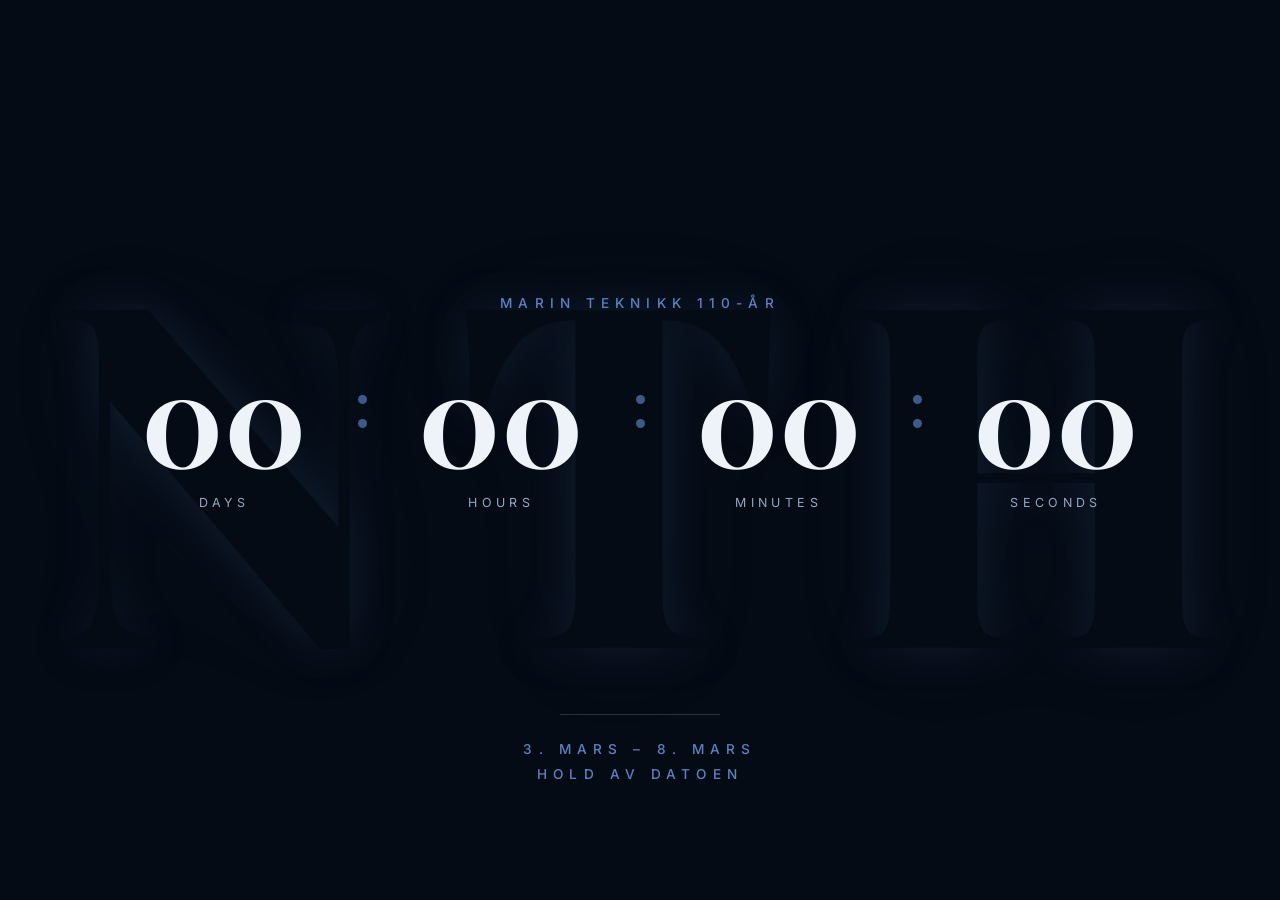
==== countdown-110.html @ b8dc87fb "øagt til countdown" ====
<!DOCTYPE html>
<html lang="no">
<head>
  <meta charset="UTF-8">
  <meta name="viewport" content="width=device-width, initial-scale=1.0">
  <title>Marin Teknikk 110-år</title>

  <!-- Fonts: high-contrast serif for display, clean sans for labels -->
  <link rel="preconnect" href="https://fonts.googleapis.com">
  <link rel="preconnect" href="https://fonts.gstatic.com" crossorigin>
  <link href="https://fonts.googleapis.com/css2?family=Playfair+Display:wght@700;800&family=Inter:wght@400;500&display=swap" rel="stylesheet">

  <style>
    :root {
      --bg: #050b14;
      --ink: #eef3fa;
      --accent: #5b82c4;
      --accent-dim: #3d5a8a;
      --watermark: #1e2f4d;
      --glow: rgba(91, 130, 196, 0.16);
    }

    * { margin: 0; padding: 0; box-sizing: border-box; }

    html, body { height: 100%; }

    body {
      background: var(--bg);
      color: var(--ink);
      font-family: 'Inter', sans-serif;
      display: flex;
      align-items: center;
      justify-content: center;
      overflow: hidden;
      position: relative;
    }

    /* ---- Giant watermark letters behind everything ---- */
    .watermark {
      position: absolute;
      inset: 0;
      display: flex;
      align-items: center;
      justify-content: center;
      font-family: 'Playfair Display', serif;
      font-weight: 800;
      font-size: clamp(10rem, 40vw, 30rem);
      letter-spacing: 0.12em;
      color: var(--bg);
      text-shadow:
        0 0 50px rgba(91, 130, 196, 0.13),
        0 0 120px rgba(91, 130, 196, 0.06);
      user-select: none;
      pointer-events: none;
      line-height: 1;
      z-index: 0;
    }

    .watermark span { margin-right: -0.12em; }


    /* ---- Main content ---- */
    .content {
      position: relative;
      z-index: 2;
      text-align: center;
      padding: 2rem;
      padding-bottom: 3.5rem; /* offsets eyebrow height so countdown center = viewport center */
      width: 100%;
      max-width: 1200px;
    }

    .eyebrow {
      font-size: 0.85rem;
      font-weight: 500;
      letter-spacing: 0.45em;
      text-transform: uppercase;
      color: var(--accent);
      margin-bottom: 2.5rem;
      opacity: 0;
      animation: fadeUp 0.9s ease 0.2s forwards;
    }

    h1 {
      font-family: 'Playfair Display', serif;
      font-weight: 800;
      font-size: clamp(2.6rem, 7vw, 6rem);
      line-height: 1.05;
      margin-bottom: 4.5rem;
      opacity: 0;
      animation: fadeUp 0.9s ease 0.4s forwards;
    }

    /* ---- Countdown ---- */
    .countdown {
      display: flex;
      align-items: flex-start;
      justify-content: center;
      gap: clamp(0.8rem, 4vw, 3.5rem);
      margin-bottom: 4.5rem;
      opacity: 0;
      animation: fadeUp 0.9s ease 0.6s forwards;
    }

    .unit {
      display: flex;
      flex-direction: column;
      align-items: center;
      min-width: clamp(3.5rem, 12vw, 9rem);
    }

    .unit .value {
      font-family: 'Playfair Display', serif;
      font-weight: 700;
      font-size: clamp(3.2rem, 10vw, 8.5rem);
      line-height: 1;
      font-variant-numeric: tabular-nums;
    }

    .unit .label {
      margin-top: 1rem;
      font-size: 0.78rem;
      font-weight: 400;
      letter-spacing: 0.35em;
      text-transform: uppercase;
      color: #93a6c2;
    }

    .separator {
      display: flex;
      flex-direction: column;
      gap: 0.9rem;
      padding-top: clamp(1rem, 3.5vw, 3rem);
    }

    .separator span {
      width: 9px;
      height: 9px;
      border-radius: 50%;
      background: var(--accent-dim);
    }

    /* ---- Footer line ---- */
    /* top: 50% = vertical center of viewport (where NTH is centered)
       + half the NTH font-size = bottom edge of the NTH letters
       + small gap */
    .footer {
      position: absolute;
      top: calc(50% + clamp(5rem, 20vw, 15rem) + 1.5rem);
      left: 0;
      right: 0;
      text-align: center;
      z-index: 2;
      opacity: 0;
      animation: fadeUp 0.9s ease 0.8s forwards;
    }

    .footer hr {
      border: none;
      border-top: 1px solid rgba(147, 166, 194, 0.25);
      width: 160px;
      margin: 0 auto 1.6rem;
    }

    .footer p {
      font-size: 0.85rem;
      font-weight: 500;
      letter-spacing: 0.45em;
      text-transform: uppercase;
      color: var(--accent);
    }

    .footer .dates {
      margin-bottom: 0.6rem;
    }

    @keyframes fadeUp {
      from { opacity: 0; transform: translateY(18px); }
      to   { opacity: 1; transform: translateY(0); }
    }

    @media (prefers-reduced-motion: reduce) {
      .eyebrow, h1, .countdown, .footer {
        animation: none;
        opacity: 1;
      }
    }

    /* ---- Mobile tweaks ---- */
    @media (max-width: 600px) {
      .separator span { width: 6px; height: 6px; }
      .separator { gap: 0.6rem; }
      h1 { margin-bottom: 3rem; }
      .countdown { margin-bottom: 3rem; }
      .watermark { font-size: 14rem; }
    }
  </style>
</head>
<body>

  <div class="watermark" aria-hidden="true"><span>NTH</span></div>

  <main class="content">
    <p class="eyebrow">Marin Teknikk 110-år</p>

    <div class="countdown" role="timer" aria-live="polite">
      <div class="unit">
        <span class="value" id="days">00</span>
        <span class="label">Days</span>
      </div>
      <div class="separator" aria-hidden="true"><span></span><span></span></div>
      <div class="unit">
        <span class="value" id="hours">00</span>
        <span class="label">Hours</span>
      </div>
      <div class="separator" aria-hidden="true"><span></span><span></span></div>
      <div class="unit">
        <span class="value" id="minutes">00</span>
        <span class="label">Minutes</span>
      </div>
      <div class="separator" aria-hidden="true"><span></span><span></span></div>
      <div class="unit">
        <span class="value" id="seconds">00</span>
        <span class="label">Seconds</span>
      </div>
    </div>

  </main>

  <div class="footer">
    <hr>
    <p class="dates">3. mars – 8. mars</p>
    <p>Hold av datoen</p>
  </div>

  <script>
    // ============================================
    //  CHANGE THIS to your event date and time
    // ============================================
    const TARGET_DATE = new Date('2026-09-01T18:00:00+02:00');

    const els = {
      days: document.getElementById('days'),
      hours: document.getElementById('hours'),
      minutes: document.getElementById('minutes'),
      seconds: document.getElementById('seconds'),
    };

    function pad(n) {
      return String(n).padStart(2, '0');
    }

    function tick() {
      const diff = TARGET_DATE - new Date();

      if (diff <= 0) {
        els.days.textContent = '00';
        els.hours.textContent = '00';
        els.minutes.textContent = '00';
        els.seconds.textContent = '00';
        clearInterval(timer);
        return;
      }

      const totalSeconds = Math.floor(diff / 1000);
      els.days.textContent = pad(Math.floor(totalSeconds / 86400));
      els.hours.textContent = pad(Math.floor((totalSeconds % 86400) / 3600));
      els.minutes.textContent = pad(Math.floor((totalSeconds % 3600) / 60));
      els.seconds.textContent = pad(totalSeconds % 60);
    }

    tick();
    const timer = setInterval(tick, 1000);
  </script>

</body>
</html>
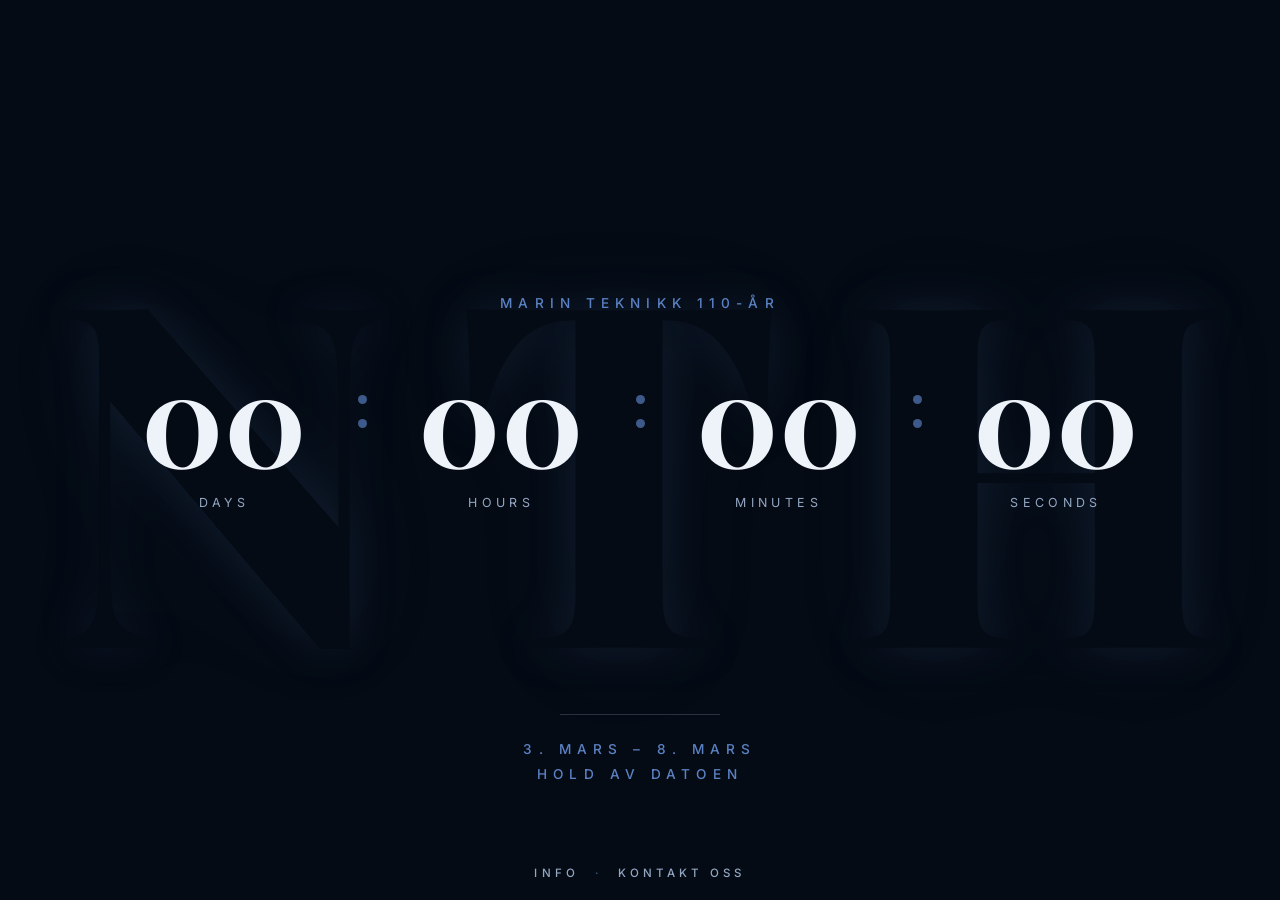
==== commit 3dc8e802: "ferdig html for landing" ====
--- a/countdown-110.html
+++ b/countdown-110.html
@@ -31,7 +31,8 @@
       display: flex;
       align-items: center;
       justify-content: center;
-      overflow: hidden;
+      overflow-x: hidden;
+      overflow-y: auto;
       position: relative;
     }
 
@@ -174,13 +175,47 @@
       margin-bottom: 0.6rem;
     }
 
+    /* ---- Bottom links (Info / Kontakt oss) ---- */
+    .bottom-links {
+      position: fixed;
+      left: 0;
+      right: 0;
+      bottom: 1.25rem;
+      padding-bottom: env(safe-area-inset-bottom);
+      text-align: center;
+      z-index: 3;
+      font-size: 0.72rem;
+      font-weight: 500;
+      letter-spacing: 0.35em;
+      text-transform: uppercase;
+      opacity: 0;
+      animation: fadeUp 0.9s ease 1s forwards;
+    }
+
+    .bottom-links a {
+      color: #93a6c2;
+      text-decoration: none;
+      transition: color 0.2s ease;
+    }
+
+    .bottom-links a:hover,
+    .bottom-links a:focus-visible {
+      color: var(--accent);
+      text-decoration: underline;
+    }
+
+    .bottom-links span {
+      margin: 0 0.8em;
+      color: var(--accent-dim);
+    }
+
     @keyframes fadeUp {
       from { opacity: 0; transform: translateY(18px); }
       to   { opacity: 1; transform: translateY(0); }
     }
 
     @media (prefers-reduced-motion: reduce) {
-      .eyebrow, h1, .countdown, .footer {
+      .eyebrow, h1, .countdown, .footer, .bottom-links {
         animation: none;
         opacity: 1;
       }
@@ -193,6 +228,19 @@
       h1 { margin-bottom: 3rem; }
       .countdown { margin-bottom: 3rem; }
       .watermark { font-size: 14rem; }
+      .footer { padding-bottom: 2.5rem; }
+    }
+
+    /* ---- Small phones: prevent the countdown row from overflowing ---- */
+    @media (max-width: 420px) {
+      .content { padding-left: 1rem; padding-right: 1rem; }
+      .countdown { gap: 0.5rem; }
+      .unit { min-width: 2.4rem; }
+      .unit .value { font-size: 2.2rem; }
+      .unit .label { font-size: 0.6rem; letter-spacing: 0.2em; margin-top: 0.6rem; }
+      .separator { gap: 0.5rem; padding-top: 0.7rem; }
+      .bottom-links { font-size: 0.62rem; letter-spacing: 0.25em; }
+      .bottom-links span { margin: 0 0.6em; }
     }
   </style>
 </head>
@@ -233,6 +281,12 @@
     <p>Hold av datoen</p>
   </div>
 
+  <div class="bottom-links">
+    <a href="info.html">Info</a>
+    <span aria-hidden="true">&middot;</span>
+    <a href="kontakt.html">Kontakt oss</a>
+  </div>
+
   <script>
     // ============================================
     //  CHANGE THIS to your event date and time
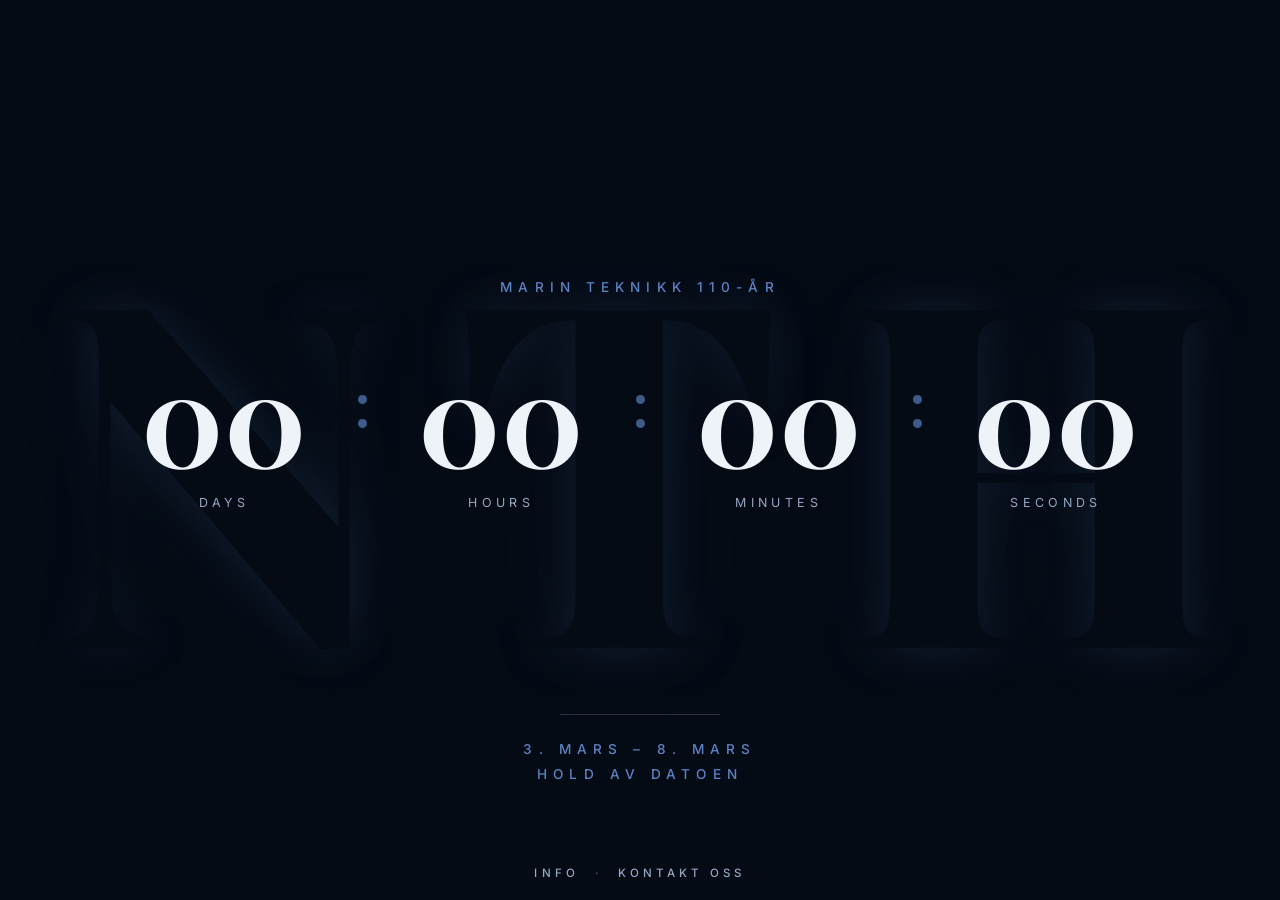
==== commit aaca8ca8: "ferdig kanskje" ====
--- a/countdown-110.html
+++ b/countdown-110.html
@@ -72,6 +72,8 @@
     }
 
     .eyebrow {
+      position: relative;
+      top: -1rem;
       font-size: 0.85rem;
       font-weight: 500;
       letter-spacing: 0.45em;
@@ -227,8 +229,11 @@
       .separator { gap: 0.6rem; }
       h1 { margin-bottom: 3rem; }
       .countdown { margin-bottom: 3rem; }
-      .watermark { font-size: 14rem; }
-      .footer { padding-bottom: 2.5rem; }
+      .watermark { font-size: clamp(6.5rem, 38vw, 14rem); }
+      .footer {
+        padding-bottom: 2.5rem;
+        top: calc(50% + clamp(6.5rem, 38vw, 14rem) / 2 + 1.5rem);
+      }
     }
 
     /* ---- Small phones: prevent the countdown row from overflowing ---- */
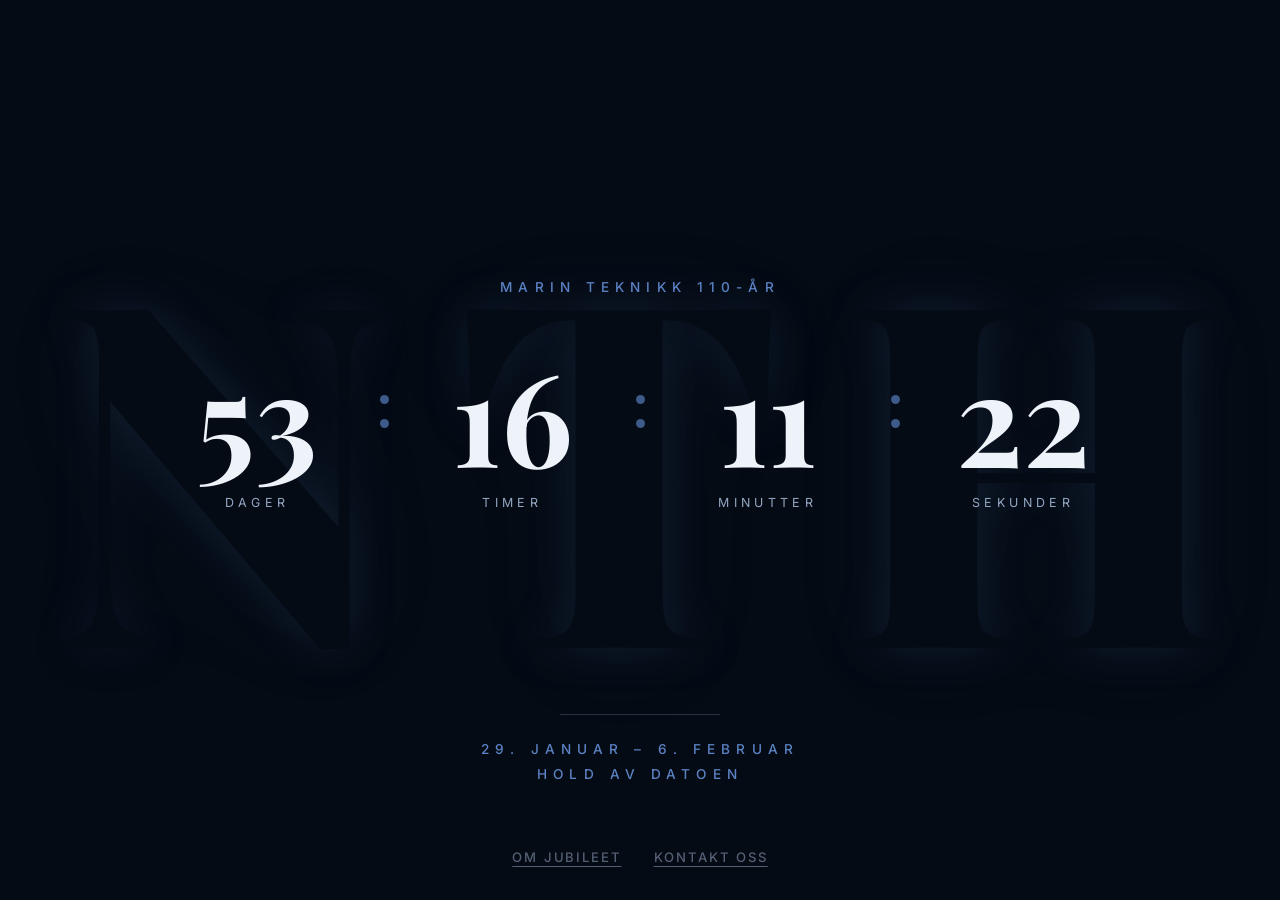
==== commit 9cae7b73: "jaja" ====
--- a/countdown-110.html
+++ b/countdown-110.html
@@ -182,33 +182,31 @@
       position: fixed;
       left: 0;
       right: 0;
-      bottom: 1.25rem;
-      padding-bottom: env(safe-area-inset-bottom);
-      text-align: center;
+      bottom: 0;
+      padding: 1.6rem 1rem calc(2.2rem + env(safe-area-inset-bottom));
+      background: var(--bg);
+      display: flex;
+      justify-content: center;
+      gap: 2rem;
       z-index: 3;
-      font-size: 0.72rem;
+      font-size: 0.82rem;
       font-weight: 500;
-      letter-spacing: 0.35em;
+      letter-spacing: 0.14em;
       text-transform: uppercase;
       opacity: 0;
       animation: fadeUp 0.9s ease 1s forwards;
     }
 
     .bottom-links a {
-      color: #93a6c2;
-      text-decoration: none;
+      color: rgba(147, 166, 194, 0.55);
+      text-decoration: underline;
+      text-underline-offset: 4px;
       transition: color 0.2s ease;
     }
 
     .bottom-links a:hover,
     .bottom-links a:focus-visible {
-      color: var(--accent);
-      text-decoration: underline;
-    }
-
-    .bottom-links span {
-      margin: 0 0.8em;
-      color: var(--accent-dim);
+      color: var(--ink);
     }
 
     @keyframes fadeUp {
@@ -244,8 +242,7 @@
       .unit .value { font-size: 2.2rem; }
       .unit .label { font-size: 0.6rem; letter-spacing: 0.2em; margin-top: 0.6rem; }
       .separator { gap: 0.5rem; padding-top: 0.7rem; }
-      .bottom-links { font-size: 0.62rem; letter-spacing: 0.25em; }
-      .bottom-links span { margin: 0 0.6em; }
+      .bottom-links { font-size: 0.62rem; letter-spacing: 0.25em; gap: 1.2rem; }
     }
   </style>
 </head>
@@ -259,22 +256,22 @@
     <div class="countdown" role="timer" aria-live="polite">
       <div class="unit">
         <span class="value" id="days">00</span>
-        <span class="label">Days</span>
+        <span class="label">Dager</span>
       </div>
       <div class="separator" aria-hidden="true"><span></span><span></span></div>
       <div class="unit">
         <span class="value" id="hours">00</span>
-        <span class="label">Hours</span>
+        <span class="label">Timer</span>
       </div>
       <div class="separator" aria-hidden="true"><span></span><span></span></div>
       <div class="unit">
         <span class="value" id="minutes">00</span>
-        <span class="label">Minutes</span>
+        <span class="label">Minutter</span>
       </div>
       <div class="separator" aria-hidden="true"><span></span><span></span></div>
       <div class="unit">
         <span class="value" id="seconds">00</span>
-        <span class="label">Seconds</span>
+        <span class="label">Sekunder</span>
       </div>
     </div>
 
@@ -282,13 +279,12 @@
 
   <div class="footer">
     <hr>
-    <p class="dates">3. mars – 8. mars</p>
+    <p class="dates">29. januar – 6. februar</p>
     <p>Hold av datoen</p>
   </div>
 
   <div class="bottom-links">
-    <a href="info.html">Info</a>
-    <span aria-hidden="true">&middot;</span>
+    <a href="om-jubileet.html">Om jubileet</a>
     <a href="kontakt.html">Kontakt oss</a>
   </div>
 
@@ -296,7 +292,7 @@
     // ============================================
     //  CHANGE THIS to your event date and time
     // ============================================
-    const TARGET_DATE = new Date('2026-09-01T18:00:00+02:00');
+    const TARGET_DATE = new Date('2027-01-29T00:00:00+01:00');
 
     const els = {
       days: document.getElementById('days'),
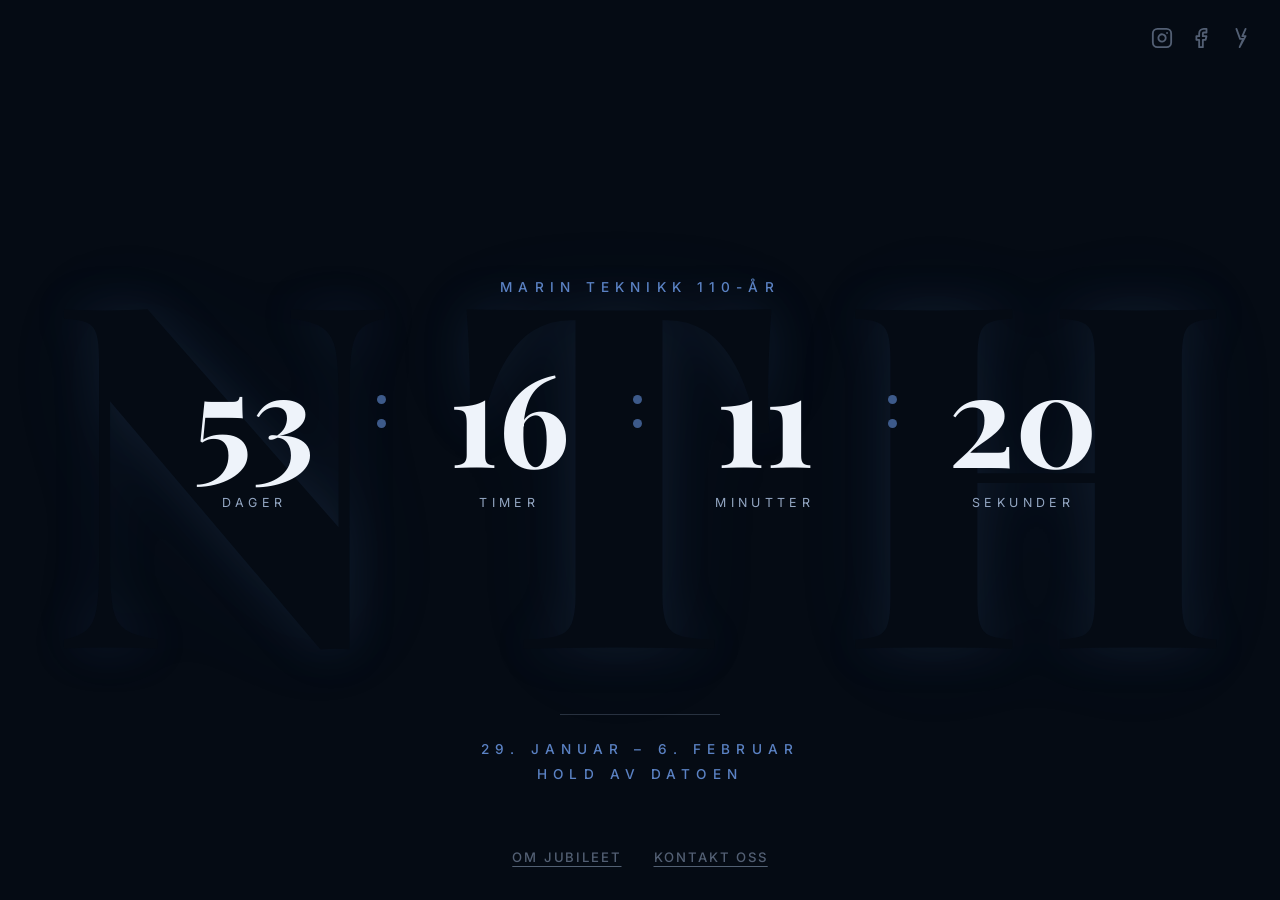
==== commit 377f01c6: "til telefon, har hopping for hver eneste side" ====
--- a/countdown-110.html
+++ b/countdown-110.html
@@ -209,13 +209,36 @@
       color: var(--ink);
     }
 
+    /* ---- Corner social links ---- */
+    .social-links {
+      position: fixed;
+      top: clamp(0.9rem, 3vh, 1.75rem);
+      right: clamp(0.9rem, 3vw, 1.75rem);
+      z-index: 3;
+      display: flex;
+      gap: clamp(0.7rem, 2vw, 1.1rem);
+      opacity: 0;
+      animation: fadeUp 0.9s ease 0.2s forwards;
+    }
+    .social-links a {
+      display: flex;
+      color: rgba(147, 166, 194, 0.55);
+      transition: color 0.2s ease;
+    }
+    .social-links a:hover,
+    .social-links a:focus-visible { color: var(--ink); }
+    .social-links svg {
+      width: clamp(18px, 2.4vw, 22px);
+      height: clamp(18px, 2.4vw, 22px);
+    }
+
     @keyframes fadeUp {
       from { opacity: 0; transform: translateY(18px); }
       to   { opacity: 1; transform: translateY(0); }
     }
 
     @media (prefers-reduced-motion: reduce) {
-      .eyebrow, h1, .countdown, .footer, .bottom-links {
+      .eyebrow, h1, .countdown, .footer, .bottom-links, .social-links {
         animation: none;
         opacity: 1;
       }
@@ -244,11 +267,71 @@
       .separator { gap: 0.5rem; padding-top: 0.7rem; }
       .bottom-links { font-size: 0.62rem; letter-spacing: 0.25em; gap: 1.2rem; }
     }
+
+    /* ---- Landscape phones: shrink vertical rhythm so countdown + footer + bottom-links
+       don't collide when height is short (covers phone landscape heights ~320-430px;
+       tablets stay >= 500px and keep the desktop-scaled layout) ---- */
+    @media (orientation: landscape) and (max-height: 500px) {
+      .content { padding: 1rem 1rem 1.75rem; }
+      .eyebrow { margin-bottom: 1rem; }
+      h1 {
+        font-size: clamp(1.8rem, 6vh, 3rem);
+        margin-bottom: 1.5rem;
+      }
+      .countdown {
+        margin-bottom: 1.5rem;
+        gap: clamp(0.5rem, 2vw, 1.5rem);
+      }
+      .unit { min-width: 2.8rem; }
+      .unit .value { font-size: clamp(2rem, 9vh, 4rem); }
+      .unit .label { margin-top: 0.4rem; font-size: 0.62rem; letter-spacing: 0.2em; }
+      .separator { gap: 0.5rem; padding-top: 0.6rem; }
+      .watermark { font-size: clamp(5rem, 34vh, 11rem); }
+      .footer {
+        top: calc(50% + clamp(5rem, 34vh, 11rem) / 2 + 0.8rem);
+        padding-bottom: 1rem;
+      }
+      .footer hr { margin-bottom: 0.8rem; }
+      .footer p { font-size: 0.68rem; letter-spacing: 0.3em; }
+      .bottom-links {
+        padding: 0.6rem 1rem calc(0.8rem + env(safe-area-inset-bottom));
+        font-size: 0.62rem;
+        gap: 1.2rem;
+      }
+    }
+
+    /* ---- Shortest phones (e.g. iPhone SE landscape, 320px tall): the block above
+       still leaves the footer touching the bottom-links bar, so tighten further ---- */
+    @media (orientation: landscape) and (max-height: 360px) {
+      .footer {
+        top: calc(50% + clamp(5rem, 34vh, 11rem) / 2 + 0.4rem);
+        padding-bottom: 0.5rem;
+      }
+      .footer hr { margin-bottom: 0.4rem; }
+      .footer p { font-size: 0.6rem; }
+      .bottom-links {
+        padding: 0.4rem 1rem calc(0.5rem + env(safe-area-inset-bottom));
+        font-size: 0.56rem;
+        gap: 1rem;
+      }
+    }
   </style>
 </head>
 <body>
 
   <div class="watermark" aria-hidden="true"><span>NTH</span></div>
+
+  <div class="social-links">
+    <a href="https://www.instagram.com/jub110_mannhullet/" target="_blank" rel="noopener" aria-label="Instagram">
+      <svg viewBox="0 0 24 24" fill="none" stroke="currentColor" stroke-width="2" stroke-linecap="round" stroke-linejoin="round"><rect x="2" y="2" width="20" height="20" rx="5" ry="5"></rect><path d="M16 11.37A4 4 0 1 1 12.63 8 4 4 0 0 1 16 11.37z"></path><line x1="17.5" y1="6.5" x2="17.51" y2="6.5"></line></svg>
+    </a>
+    <a href="https://www.facebook.com/people/110-%C3%A5rs-jubileum-Mannhullet/61590599620480/" target="_blank" rel="noopener" aria-label="Facebook">
+      <svg viewBox="0 0 24 24" fill="none" stroke="currentColor" stroke-width="2" stroke-linecap="round" stroke-linejoin="round"><path d="M18 2h-3a5 5 0 0 0-5 5v3H7v4h3v8h4v-8h3l1-4h-4V7a1 1 0 0 1 1-1h3z"></path></svg>
+    </a>
+    <a href="https://www.strava.com/athletes/134381213" target="_blank" rel="noopener" aria-label="Strava">
+      <svg viewBox="0 0 24 24" fill="none" stroke="currentColor" stroke-width="2" stroke-linecap="round" stroke-linejoin="round"><polyline points="7 2 11 13 14.5 13 10.5 22 17 10 13.5 10 17 2"></polyline></svg>
+    </a>
+  </div>
 
   <main class="content">
     <p class="eyebrow">Marin Teknikk 110-år</p>
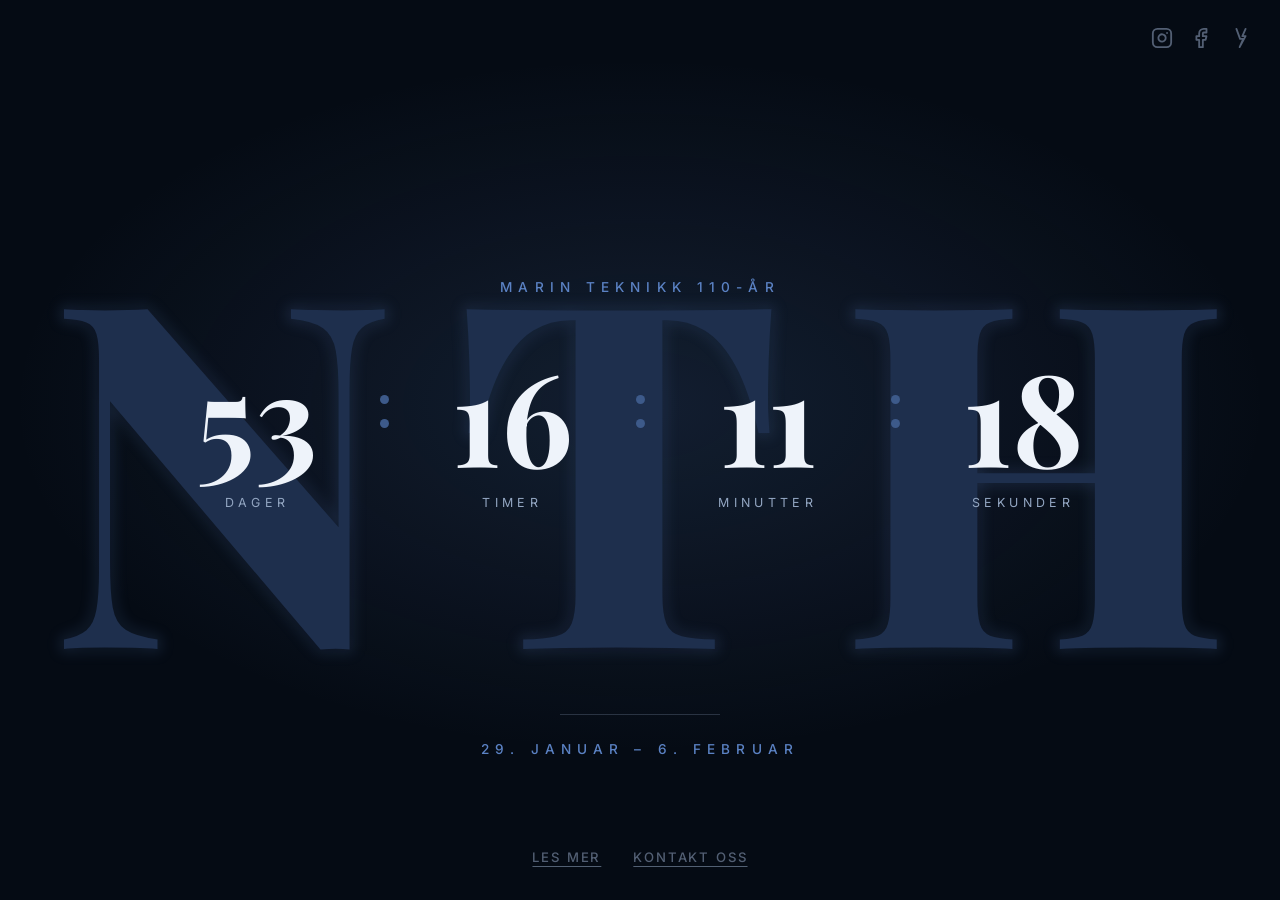
==== commit 5a1bf4d5: "Lysende og ikoner" ====
--- a/countdown-110.html
+++ b/countdown-110.html
@@ -9,25 +9,10 @@
   <link rel="preconnect" href="https://fonts.googleapis.com">
   <link rel="preconnect" href="https://fonts.gstatic.com" crossorigin>
   <link href="https://fonts.googleapis.com/css2?family=Playfair+Display:wght@700;800&family=Inter:wght@400;500&display=swap" rel="stylesheet">
+  <link rel="stylesheet" href="background.css">
 
   <style>
-    :root {
-      --bg: #050b14;
-      --ink: #eef3fa;
-      --accent: #5b82c4;
-      --accent-dim: #3d5a8a;
-      --watermark: #1e2f4d;
-      --glow: rgba(91, 130, 196, 0.16);
-    }
-
-    * { margin: 0; padding: 0; box-sizing: border-box; }
-
-    html, body { height: 100%; }
-
     body {
-      background: var(--bg);
-      color: var(--ink);
-      font-family: 'Inter', sans-serif;
       display: flex;
       align-items: center;
       justify-content: center;
@@ -35,30 +20,6 @@
       overflow-y: auto;
       position: relative;
     }
-
-    /* ---- Giant watermark letters behind everything ---- */
-    .watermark {
-      position: absolute;
-      inset: 0;
-      display: flex;
-      align-items: center;
-      justify-content: center;
-      font-family: 'Playfair Display', serif;
-      font-weight: 800;
-      font-size: clamp(10rem, 40vw, 30rem);
-      letter-spacing: 0.12em;
-      color: var(--bg);
-      text-shadow:
-        0 0 50px rgba(91, 130, 196, 0.13),
-        0 0 120px rgba(91, 130, 196, 0.06);
-      user-select: none;
-      pointer-events: none;
-      line-height: 1;
-      z-index: 0;
-    }
-
-    .watermark span { margin-right: -0.12em; }
-
 
     /* ---- Main content ---- */
     .content {
@@ -149,7 +110,14 @@
        + small gap */
     .footer {
       position: absolute;
-      top: calc(50% + clamp(5rem, 20vw, 15rem) + 1.5rem);
+      /* min() keeps the footer pinned just below the watermark on tall viewports,
+         but stops it drifting down into the fixed bottom-links bar on short/wide
+         ones — 8.5rem reserves enough room for both the bottom-links bar and the
+         footer's own height, with a little breathing margin between them. */
+      top: min(
+        calc(50% + clamp(5rem, 20vw, 15rem) + 1.5rem),
+        calc(100% - 8.5rem)
+      );
       left: 0;
       right: 0;
       text-align: center;
@@ -171,10 +139,6 @@
       letter-spacing: 0.45em;
       text-transform: uppercase;
       color: var(--accent);
-    }
-
-    .footer .dates {
-      margin-bottom: 0.6rem;
     }
 
     /* ---- Bottom links (Info / Kontakt oss) ---- */
@@ -250,10 +214,12 @@
       .separator { gap: 0.6rem; }
       h1 { margin-bottom: 3rem; }
       .countdown { margin-bottom: 3rem; }
-      .watermark { font-size: clamp(6.5rem, 38vw, 14rem); }
       .footer {
         padding-bottom: 2.5rem;
-        top: calc(50% + clamp(6.5rem, 38vw, 14rem) / 2 + 1.5rem);
+        top: min(
+          calc(50% + clamp(6.5rem, 38vw, 14rem) / 2 + 1.5rem),
+          calc(100% - 11rem)
+        );
       }
     }
 
@@ -363,11 +329,10 @@
   <div class="footer">
     <hr>
     <p class="dates">29. januar – 6. februar</p>
-    <p>Hold av datoen</p>
   </div>
 
   <div class="bottom-links">
-    <a href="om-jubileet.html">Om jubileet</a>
+    <a href="om-jubileet.html">Les mer</a>
     <a href="kontakt.html">Kontakt oss</a>
   </div>
 
--- a/background.css
+++ b/background.css
@@ -0,0 +1,69 @@
+:root {
+  --bg: #050b14;
+  --ink: #eef3fa;
+  --accent: #5b82c4;
+  --accent-dim: #3d5a8a;
+  --watermark: #1e2f4d;
+  --glow: rgba(91, 130, 196, 0.16);
+}
+
+* { margin: 0; padding: 0; box-sizing: border-box; }
+
+html, body { height: 100%; }
+
+body {
+  /* Soft overhead light bloom (uses the previously-unused --glow token) that lifts
+     luminance where content sits, fading to the original --bg at the edges — a
+     lighting cue rather than a flat brightness increase. */
+  background:
+    radial-gradient(ellipse 70% 55% at 50% 45%, var(--glow), transparent 70%),
+    var(--bg);
+  color: var(--ink);
+  font-family: 'Inter', sans-serif;
+}
+
+/* ---- Giant watermark letters behind everything ---- */
+.watermark {
+  position: absolute;
+  inset: 0;
+  display: grid;
+  place-items: center;
+  place-content: center;
+  font-family: 'Playfair Display', serif;
+  font-weight: 800;
+  font-size: clamp(10rem, 40vw, 30rem);
+  letter-spacing: 0.12em;
+  /* Crisp core: solid fill, no shadow/blur of its own, so the glyphs stay sharp. */
+  color: var(--watermark);
+  user-select: none;
+  pointer-events: none;
+  line-height: 1;
+  z-index: 0;
+}
+
+/* Both layers occupy the same grid cell so they sit exactly on top of one another. */
+.watermark span { grid-area: 1 / 1; margin-right: -0.12em; }
+
+/* Glow layer: a stroke-only (unfilled) duplicate of the same text, blurred.
+   A text-shadow/drop-shadow blurs the glyphs' *filled* silhouette, and since that
+   fill already has the letters' internal counters and gaps cut out of it as
+   transparent, a wide blur just diffuses color straight across those gaps — that's
+   what was reading as "glow inside the letters". Stroking only the outline first
+   means there is no interior fill for the blur to bleed from, so the glow can only
+   ever bloom outward from the contour, never flood the inside.
+   `content` duplicates the watermark's static "NTH" text so this stays CSS-only,
+   like the rest of this shared file — if the watermark text ever changes, update it
+   here too. */
+.watermark::before {
+  content: "NTH";
+  grid-area: 1 / 1;
+  margin-right: -0.12em;
+  color: transparent;
+  -webkit-text-stroke: 0.006em rgba(91, 130, 196, 0.45);
+  filter: blur(0.014em);
+  z-index: -1;
+}
+
+@media (max-width: 600px) {
+  .watermark { font-size: clamp(6.5rem, 38vw, 14rem); }
+}
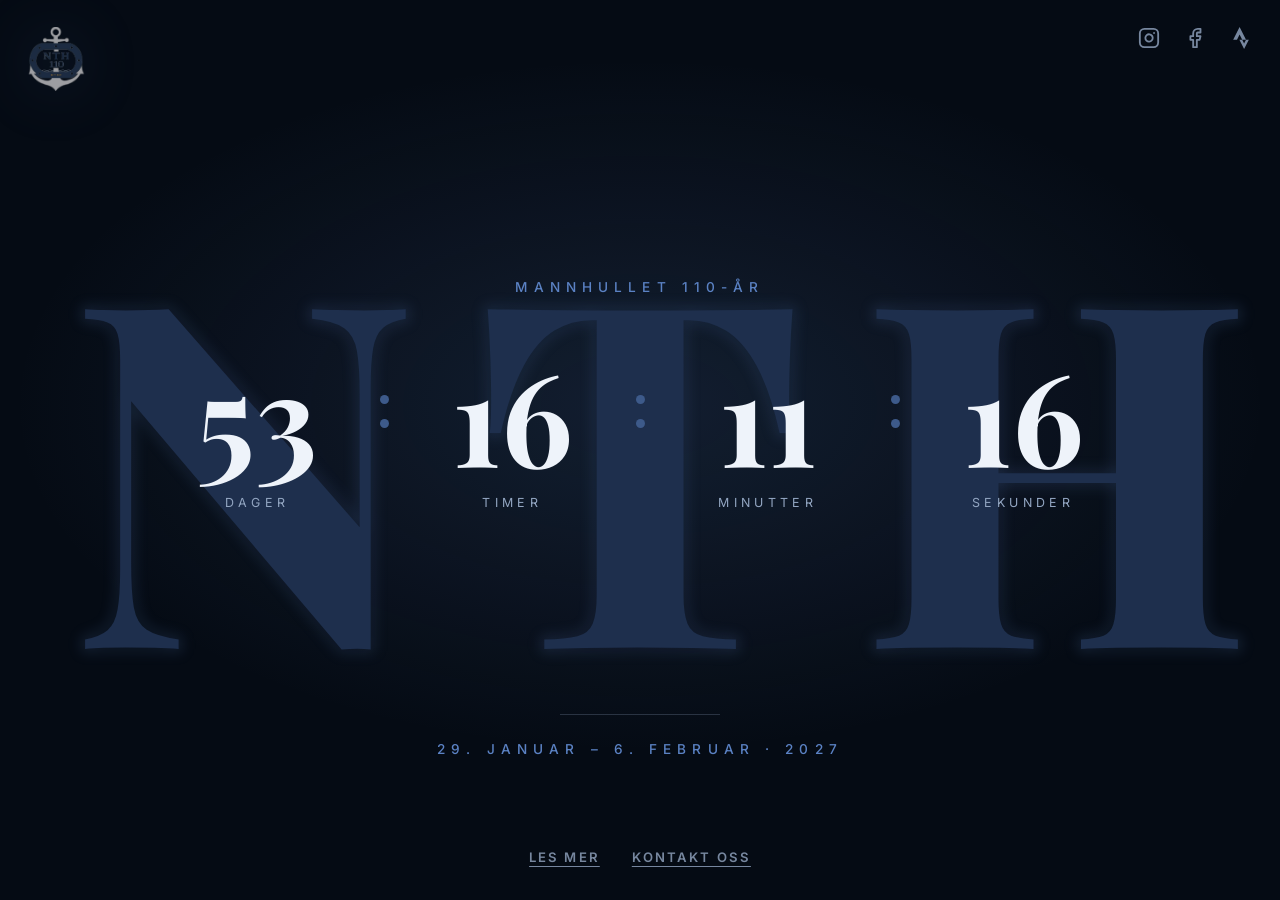
==== commit 8078ebdd: "Ferdig?" ====
--- a/countdown-110.html
+++ b/countdown-110.html
@@ -3,7 +3,7 @@
 <head>
   <meta charset="UTF-8">
   <meta name="viewport" content="width=device-width, initial-scale=1.0">
-  <title>Marin Teknikk 110-år</title>
+  <title>Mannhullet 110-år</title>
 
   <!-- Fonts: high-contrast serif for display, clean sans for labels -->
   <link rel="preconnect" href="https://fonts.googleapis.com">
@@ -141,7 +141,7 @@
       color: var(--accent);
     }
 
-    /* ---- Bottom links (Info / Kontakt oss) ---- */
+    /* ---- Bottom links (Les mer / Kontakt oss) ---- */
     .bottom-links {
       position: fixed;
       left: 0;
@@ -162,7 +162,12 @@
     }
 
     .bottom-links a {
-      color: rgba(147, 166, 194, 0.55);
+      display: inline-block;
+      padding: 1rem 0.65rem;
+      margin: -1rem -0.65rem;
+      color: rgba(147, 166, 194, 0.8);
+      font-weight: 600;
+      letter-spacing: 0.16em;
       text-decoration: underline;
       text-underline-offset: 4px;
       transition: color 0.2s ease;
@@ -173,27 +178,13 @@
       color: var(--ink);
     }
 
-    /* ---- Corner social links ---- */
+    /* ---- Corner header (logo + social links): shared position/sizing/color
+       live in background.css; only this page's entrance-animation timing
+       stays local, matching the rest of this file's choreography. ---- */
+    .header-logo,
     .social-links {
-      position: fixed;
-      top: clamp(0.9rem, 3vh, 1.75rem);
-      right: clamp(0.9rem, 3vw, 1.75rem);
-      z-index: 3;
-      display: flex;
-      gap: clamp(0.7rem, 2vw, 1.1rem);
       opacity: 0;
       animation: fadeUp 0.9s ease 0.2s forwards;
-    }
-    .social-links a {
-      display: flex;
-      color: rgba(147, 166, 194, 0.55);
-      transition: color 0.2s ease;
-    }
-    .social-links a:hover,
-    .social-links a:focus-visible { color: var(--ink); }
-    .social-links svg {
-      width: clamp(18px, 2.4vw, 22px);
-      height: clamp(18px, 2.4vw, 22px);
     }
 
     @keyframes fadeUp {
@@ -202,7 +193,7 @@
     }
 
     @media (prefers-reduced-motion: reduce) {
-      .eyebrow, h1, .countdown, .footer, .bottom-links, .social-links {
+      .eyebrow, h1, .countdown, .footer, .bottom-links, .header-logo, .social-links {
         animation: none;
         opacity: 1;
       }
@@ -221,6 +212,12 @@
           calc(100% - 11rem)
         );
       }
+      /* At the base size this line needs ~400px — wider than any phone in
+         portrait — and would silently wrap to two lines (body clips
+         horizontal overflow, and a taller footer risks the bottom-links
+         bar again). Shrinking it here keeps it on one line down to the
+         narrowest phones. */
+      .footer p { font-size: 0.62rem; letter-spacing: 0.25em; }
     }
 
     /* ---- Small phones: prevent the countdown row from overflowing ---- */
@@ -234,6 +231,19 @@
       .bottom-links { font-size: 0.62rem; letter-spacing: 0.25em; gap: 1.2rem; }
     }
 
+    /* ---- Narrowest phones (e.g. iPhone SE, ~320px): with 190+ days still on
+       the clock, DAGER renders 3 digits, and MINUTTER/SEKUNDER are the two
+       longest labels — verified against real font metrics that together they
+       can outgrow screens this narrow and get clipped (body hides overflow-x).
+       Shrink just enough to guarantee they fit down to ~280px wide. ---- */
+    @media (max-width: 360px) {
+      .content { padding-left: 0.75rem; padding-right: 0.75rem; }
+      .countdown { gap: 0.3rem; }
+      .unit { min-width: 2rem; }
+      .unit .value { font-size: 1.7rem; }
+      .unit .label { font-size: 0.5rem; letter-spacing: 0.14em; }
+    }
+
     /* ---- Landscape phones: shrink vertical rhythm so countdown + footer + bottom-links
        don't collide when height is short (covers phone landscape heights ~320-430px;
        tablets stay >= 500px and keep the desktop-scaled layout) ---- */
@@ -287,6 +297,8 @@
 
   <div class="watermark" aria-hidden="true"><span>NTH</span></div>
 
+  <img class="header-logo" src="logo.png" alt="Mannhullet / NTH 110 år — 1917–2027">
+
   <div class="social-links">
     <a href="https://www.instagram.com/jub110_mannhullet/" target="_blank" rel="noopener" aria-label="Instagram">
       <svg viewBox="0 0 24 24" fill="none" stroke="currentColor" stroke-width="2" stroke-linecap="round" stroke-linejoin="round"><rect x="2" y="2" width="20" height="20" rx="5" ry="5"></rect><path d="M16 11.37A4 4 0 1 1 12.63 8 4 4 0 0 1 16 11.37z"></path><line x1="17.5" y1="6.5" x2="17.51" y2="6.5"></line></svg>
@@ -295,12 +307,12 @@
       <svg viewBox="0 0 24 24" fill="none" stroke="currentColor" stroke-width="2" stroke-linecap="round" stroke-linejoin="round"><path d="M18 2h-3a5 5 0 0 0-5 5v3H7v4h3v8h4v-8h3l1-4h-4V7a1 1 0 0 1 1-1h3z"></path></svg>
     </a>
     <a href="https://www.strava.com/athletes/134381213" target="_blank" rel="noopener" aria-label="Strava">
-      <svg viewBox="0 0 24 24" fill="none" stroke="currentColor" stroke-width="2" stroke-linecap="round" stroke-linejoin="round"><polyline points="7 2 11 13 14.5 13 10.5 22 17 10 13.5 10 17 2"></polyline></svg>
+      <svg viewBox="0 0 24 24" fill="currentColor"><path d="M15.387 17.944l-2.089-4.116h-3.065L15.387 24l5.15-10.172h-3.066m-7.008-5.599l2.836 5.598h4.172L10.463 0l-7 13.828h4.172"></path></svg>
     </a>
   </div>
 
   <main class="content">
-    <p class="eyebrow">Marin Teknikk 110-år</p>
+    <p class="eyebrow">Mannhullet 110-år</p>
 
     <div class="countdown" role="timer" aria-live="polite">
       <div class="unit">
@@ -328,7 +340,7 @@
 
   <div class="footer">
     <hr>
-    <p class="dates">29. januar – 6. februar</p>
+    <p class="dates">29. januar – 6. februar · 2027</p>
   </div>
 
   <div class="bottom-links">
--- a/background.css
+++ b/background.css
@@ -39,6 +39,11 @@
   pointer-events: none;
   line-height: 1;
   z-index: 0;
+  /* Optical centering fix: CSS centers "NTH" by its total advance width, but in
+     Playfair Display 800 the "H" glyph (0.815em) is wider than "N" (0.727em), so
+     that width-based center sits right of where "T" actually is — pulling the
+     letter T (and the whole word) 0.044em left of true center. Nudge it back. */
+  transform: translateX(0.044em);
 }
 
 /* Both layers occupy the same grid cell so they sit exactly on top of one another. */
@@ -67,3 +72,45 @@
 @media (max-width: 600px) {
   .watermark { font-size: clamp(6.5rem, 38vw, 14rem); }
 }
+
+/* ---- Corner brand mark: identical position/size on every page.
+   (opacity/animation are left to each page, since entrance timing differs) ---- */
+.header-logo {
+  position: fixed;
+  top: clamp(0.9rem, 3vh, 1.75rem);
+  left: clamp(0.9rem, 3vw, 1.75rem);
+  display: block;
+  width: clamp(40px, 5.2vw, 57px);
+  height: auto;
+  z-index: 3;
+  filter: drop-shadow(0 0 30px rgba(91, 130, 196, 0.18));
+}
+
+/* ---- Corner social links: identical position/size/color on every page ---- */
+.social-links {
+  position: fixed;
+  top: clamp(0.9rem, 3vh, 1.75rem);
+  right: clamp(0.9rem, 3vw, 1.75rem);
+  z-index: 3;
+  display: flex;
+  gap: clamp(1rem, 2.75vw, 1.5rem);
+}
+.social-links a {
+  position: relative;
+  display: flex;
+  color: rgba(147, 166, 194, 0.8);
+  transition: color 0.2s ease;
+}
+/* Invisible expanded hit area: keeps the visible icon small while giving it a
+   >=44x44px tap target, per WCAG target-size guidance. */
+.social-links a::before {
+  content: "";
+  position: absolute;
+  inset: -14px;
+}
+.social-links a:hover,
+.social-links a:focus-visible { color: var(--ink); }
+.social-links svg {
+  width: clamp(18px, 2.4vw, 22px);
+  height: clamp(18px, 2.4vw, 22px);
+}
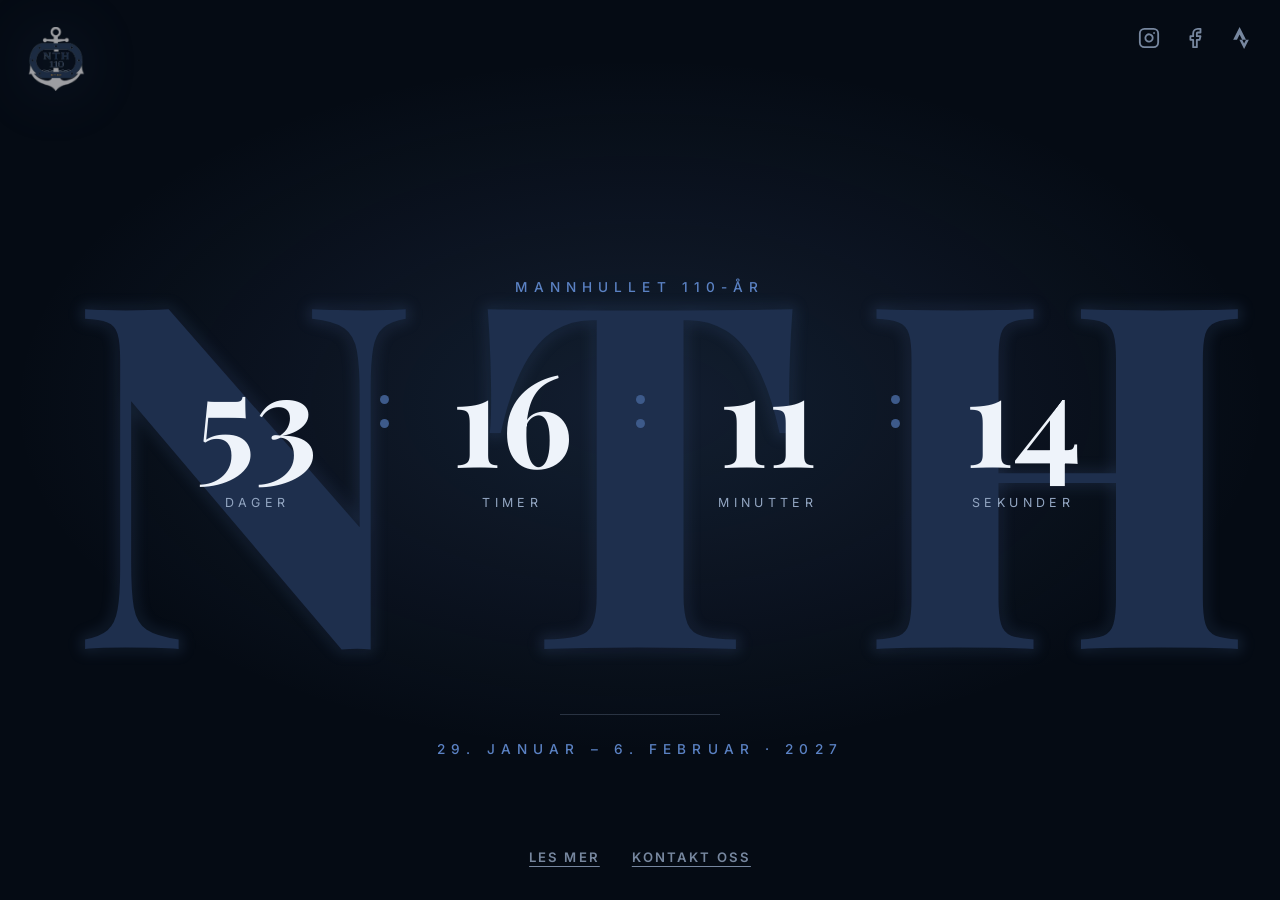
==== commit 69561990: "Fjernet scrollbar error" ====
--- a/countdown-110.html
+++ b/countdown-110.html
@@ -8,7 +8,7 @@
   <!-- Fonts: high-contrast serif for display, clean sans for labels -->
   <link rel="preconnect" href="https://fonts.googleapis.com">
   <link rel="preconnect" href="https://fonts.gstatic.com" crossorigin>
-  <link href="https://fonts.googleapis.com/css2?family=Playfair+Display:wght@700;800&family=Inter:wght@400;500&display=swap" rel="stylesheet">
+  <link href="https://fonts.googleapis.com/css2?family=Playfair+Display:wght@700;800&family=Inter:wght@400;500&display=optional" rel="stylesheet">
   <link rel="stylesheet" href="background.css">
 
   <style>
--- a/background.css
+++ b/background.css
@@ -20,6 +20,10 @@
     var(--bg);
   color: var(--ink);
   font-family: 'Inter', sans-serif;
+  /* Reserves the scrollbar's track up front on pages that can scroll, so a
+     scrollbar toggling on/off (e.g. from a brief content reflow) can't shove
+     the page content sideways by the scrollbar's width. */
+  scrollbar-gutter: stable;
 }
 
 /* ---- Giant watermark letters behind everything ---- */
